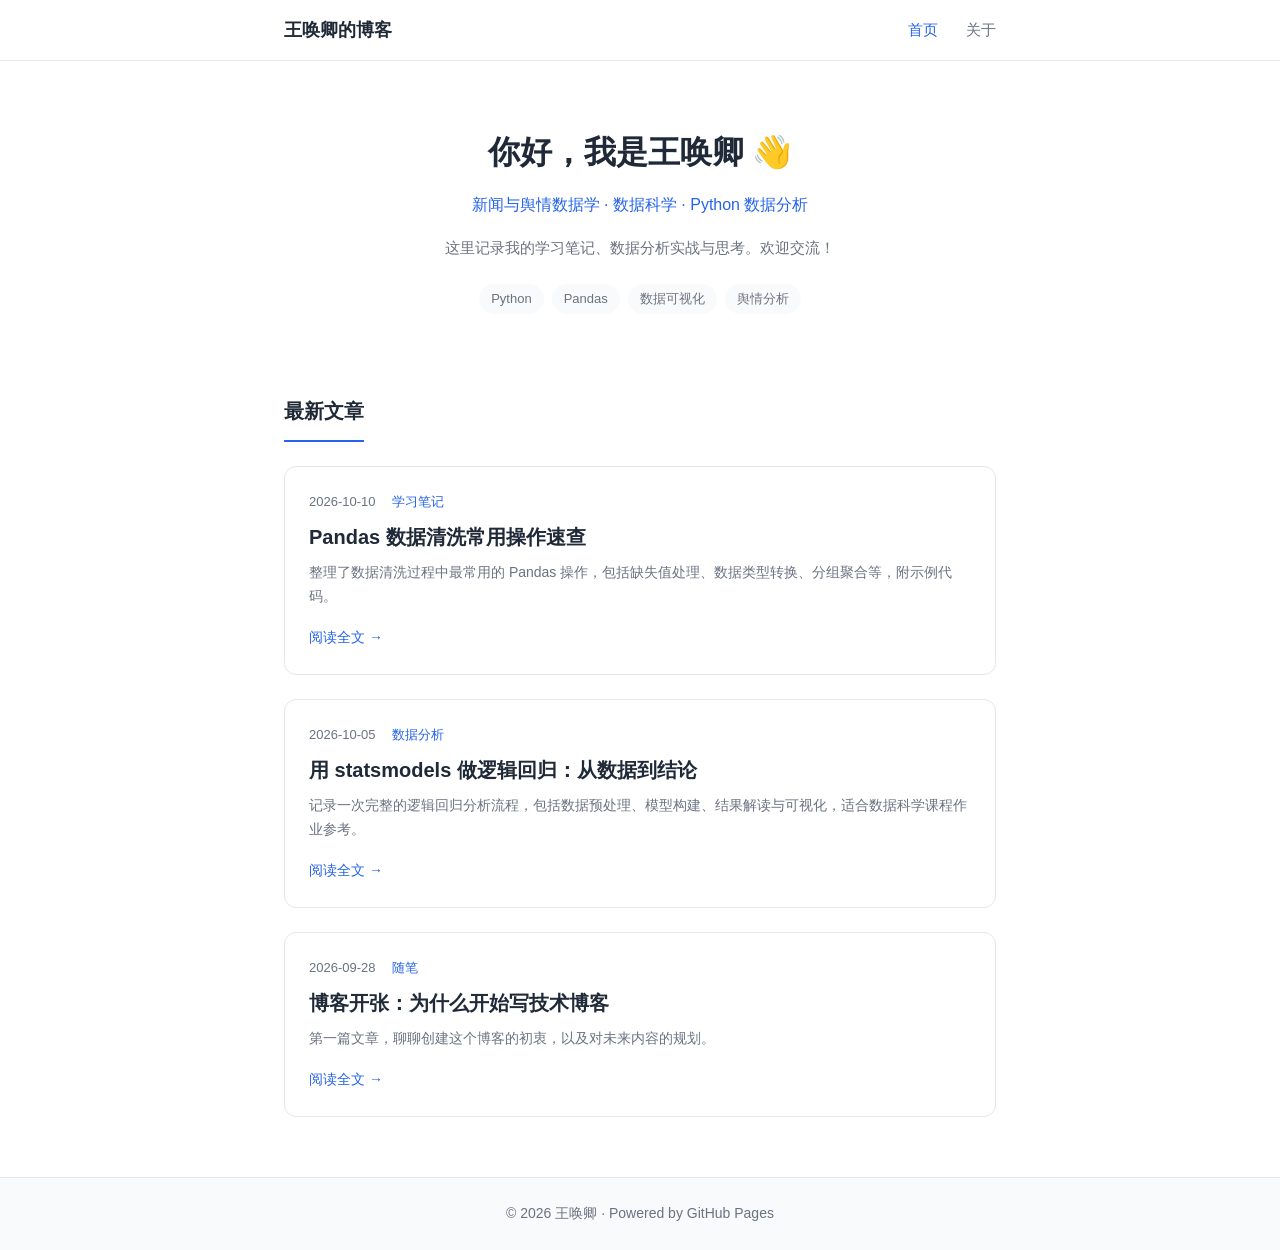
==== index.html @ e24d5585 "init: 创建个人博客" ====
<!DOCTYPE html>
<html lang="zh-CN">
<head>
    <meta charset="UTF-8">
    <meta name="viewport" content="width=device-width, initial-scale=1.0">
    <title>王唤卿的博客 | 新闻与舆情数据学</title>
    <link rel="stylesheet" href="style.css">
</head>
<body>
    <header class="site-header">
        <div class="container">
            <a href="index.html" class="site-title">王唤卿的博客</a>
            <nav class="site-nav">
                <a href="index.html" class="active">首页</a>
                <a href="about.html">关于</a>
            </nav>
        </div>
    </header>

    <main class="container">
        <section class="hero">
            <h1>你好，我是王唤卿 👋</h1>
            <p class="hero-subtitle">新闻与舆情数据学 · 数据科学 · Python 数据分析</p>
            <p class="hero-desc">这里记录我的学习笔记、数据分析实战与思考。欢迎交流！</p>
            <div class="hero-tags">
                <span class="tag">Python</span>
                <span class="tag">Pandas</span>
                <span class="tag">数据可视化</span>
                <span class="tag">舆情分析</span>
            </div>
        </section>

        <section class="posts">
            <h2 class="section-title">最新文章</h2>
            <div class="post-list">

                <article class="post-card">
                    <div class="post-meta">
                        <span class="post-date">2026-10-10</span>
                        <span class="post-category">学习笔记</span>
                    </div>
                    <h3 class="post-title"><a href="posts/pandas-cheatsheet.html">Pandas 数据清洗常用操作速查</a></h3>
                    <p class="post-excerpt">整理了数据清洗过程中最常用的 Pandas 操作，包括缺失值处理、数据类型转换、分组聚合等，附示例代码。</p>
                    <a href="posts/pandas-cheatsheet.html" class="read-more">阅读全文 →</a>
                </article>

                <article class="post-card">
                    <div class="post-meta">
                        <span class="post-date">2026-10-05</span>
                        <span class="post-category">数据分析</span>
                    </div>
                    <h3 class="post-title"><a href="posts/logistic-regression.html">用 statsmodels 做逻辑回归：从数据到结论</a></h3>
                    <p class="post-excerpt">记录一次完整的逻辑回归分析流程，包括数据预处理、模型构建、结果解读与可视化，适合数据科学课程作业参考。</p>
                    <a href="posts/logistic-regression.html" class="read-more">阅读全文 →</a>
                </article>

                <article class="post-card">
                    <div class="post-meta">
                        <span class="post-date">2026-09-28</span>
                        <span class="post-category">随笔</span>
                    </div>
                    <h3 class="post-title"><a href="posts/hello-world.html">博客开张：为什么开始写技术博客</a></h3>
                    <p class="post-excerpt">第一篇文章，聊聊创建这个博客的初衷，以及对未来内容的规划。</p>
                    <a href="posts/hello-world.html" class="read-more">阅读全文 →</a>
                </article>

            </div>
        </section>
    </main>

    <footer class="site-footer">
        <div class="container">
            <p>&copy; 2026 王唤卿 · Powered by GitHub Pages</p>
        </div>
    </footer>
</body>
</html>
---- style.css ----
/* ===== 全局样式 ===== */
* {
    margin: 0;
    padding: 0;
    box-sizing: border-box;
}

:root {
    --primary: #2563eb;
    --primary-dark: #1d4ed8;
    --text: #1f2937;
    --text-light: #6b7280;
    --bg: #ffffff;
    --bg-gray: #f9fafb;
    --border: #e5e7eb;
    --code-bg: #f3f4f6;
}

body {
    font-family: -apple-system, BlinkMacSystemFont, "Segoe UI", "PingFang SC",
        "Hiragino Sans GB", "Microsoft YaHei", sans-serif;
    color: var(--text);
    background-color: var(--bg);
    line-height: 1.7;
    font-size: 16px;
}

.container {
    max-width: 760px;
    margin: 0 auto;
    padding: 0 24px;
}

a {
    color: var(--primary);
    text-decoration: none;
    transition: color 0.2s;
}

a:hover {
    color: var(--primary-dark);
}

/* ===== 头部导航 ===== */
.site-header {
    border-bottom: 1px solid var(--border);
    background: var(--bg);
    position: sticky;
    top: 0;
    z-index: 100;
    backdrop-filter: blur(8px);
    background: rgba(255, 255, 255, 0.85);
}

.site-header .container {
    display: flex;
    justify-content: space-between;
    align-items: center;
    height: 60px;
}

.site-title {
    font-size: 18px;
    font-weight: 700;
    color: var(--text);
}

.site-nav a {
    margin-left: 24px;
    color: var(--text-light);
    font-size: 15px;
}

.site-nav a:hover,
.site-nav a.active {
    color: var(--primary);
}

/* ===== Hero 区 ===== */
.hero {
    padding: 64px 0 40px;
    text-align: center;
}

.hero h1 {
    font-size: 32px;
    margin-bottom: 12px;
    font-weight: 700;
}

.hero-subtitle {
    color: var(--primary);
    font-size: 16px;
    margin-bottom: 16px;
    font-weight: 500;
}

.hero-desc {
    color: var(--text-light);
    font-size: 15px;
    margin-bottom: 24px;
}

.hero-tags {
    display: flex;
    justify-content: center;
    gap: 8px;
    flex-wrap: wrap;
}

.tag {
    background: var(--bg-gray);
    color: var(--text-light);
    padding: 4px 12px;
    border-radius: 16px;
    font-size: 13px;
}

/* ===== 文章列表 ===== */
.section-title {
    font-size: 20px;
    font-weight: 700;
    margin: 40px 0 24px;
    padding-bottom: 12px;
    border-bottom: 2px solid var(--primary);
    display: inline-block;
}

.post-list {
    display: flex;
    flex-direction: column;
    gap: 24px;
    padding-bottom: 60px;
}

.post-card {
    border: 1px solid var(--border);
    border-radius: 12px;
    padding: 24px;
    transition: all 0.2s;
    background: var(--bg);
}

.post-card:hover {
    border-color: var(--primary);
    box-shadow: 0 4px 16px rgba(37, 99, 235, 0.08);
    transform: translateY(-2px);
}

.post-meta {
    display: flex;
    gap: 16px;
    font-size: 13px;
    color: var(--text-light);
    margin-bottom: 10px;
}

.post-category {
    color: var(--primary);
    font-weight: 500;
}

.post-title {
    font-size: 20px;
    margin-bottom: 10px;
    line-height: 1.4;
}

.post-title a {
    color: var(--text);
}

.post-title a:hover {
    color: var(--primary);
}

.post-excerpt {
    color: var(--text-light);
    font-size: 14px;
    margin-bottom: 14px;
}

.read-more {
    font-size: 14px;
    font-weight: 500;
}

/* ===== 文章正文页 ===== */
.article {
    padding: 48px 0 80px;
}

.article-header {
    margin-bottom: 32px;
    padding-bottom: 24px;
    border-bottom: 1px solid var(--border);
}

.article-title {
    font-size: 30px;
    line-height: 1.3;
    margin-bottom: 16px;
    font-weight: 700;
}

.article-meta {
    color: var(--text-light);
    font-size: 14px;
    display: flex;
    gap: 16px;
}

.article-content {
    font-size: 16px;
    line-height: 1.8;
}

.article-content h2 {
    font-size: 22px;
    margin: 36px 0 16px;
    padding-bottom: 8px;
    border-bottom: 1px solid var(--border);
}

.article-content h3 {
    font-size: 18px;
    margin: 28px 0 12px;
}

.article-content p {
    margin-bottom: 18px;
}

.article-content ul,
.article-content ol {
    margin: 0 0 18px 24px;
}

.article-content li {
    margin-bottom: 8px;
}

.article-content blockquote {
    border-left: 4px solid var(--primary);
    padding: 8px 16px;
    margin: 18px 0;
    background: var(--bg-gray);
    color: var(--text-light);
    border-radius: 0 8px 8px 0;
}

.article-content code {
    background: var(--code-bg);
    padding: 2px 6px;
    border-radius: 4px;
    font-size: 14px;
    font-family: "SFMono-Regular", Consolas, "Liberation Mono", Menlo, monospace;
}

.article-content pre {
    background: #1e293b;
    color: #e2e8f0;
    padding: 18px;
    border-radius: 8px;
    overflow-x: auto;
    margin: 18px 0;
    font-size: 14px;
    line-height: 1.6;
}

.article-content pre code {
    background: none;
    padding: 0;
    color: inherit;
}

.article-content table {
    border-collapse: collapse;
    width: 100%;
    margin: 18px 0;
}

.article-content th,
.article-content td {
    border: 1px solid var(--border);
    padding: 10px 14px;
    text-align: left;
}

.article-content th {
    background: var(--bg-gray);
    font-weight: 600;
}

/* ===== 关于页 ===== */
.about-page {
    padding: 48px 0 80px;
}

.about-page h1 {
    font-size: 30px;
    margin-bottom: 24px;
}

.about-section {
    margin-bottom: 36px;
}

.about-section h2 {
    font-size: 20px;
    margin-bottom: 14px;
    color: var(--primary);
}

.about-section p,
.about-section li {
    color: var(--text);
    line-height: 1.8;
}

.about-section ul {
    margin-left: 24px;
}

/* ===== 页脚 ===== */
.site-footer {
    border-top: 1px solid var(--border);
    padding: 24px 0;
    text-align: center;
    color: var(--text-light);
    font-size: 14px;
    background: var(--bg-gray);
}

/* ===== 响应式 ===== */
@media (max-width: 600px) {
    .hero h1 {
        font-size: 26px;
    }

    .post-title {
        font-size: 18px;
    }

    .article-title {
        font-size: 24px;
    }

    .site-nav a {
        margin-left: 16px;
    }
}
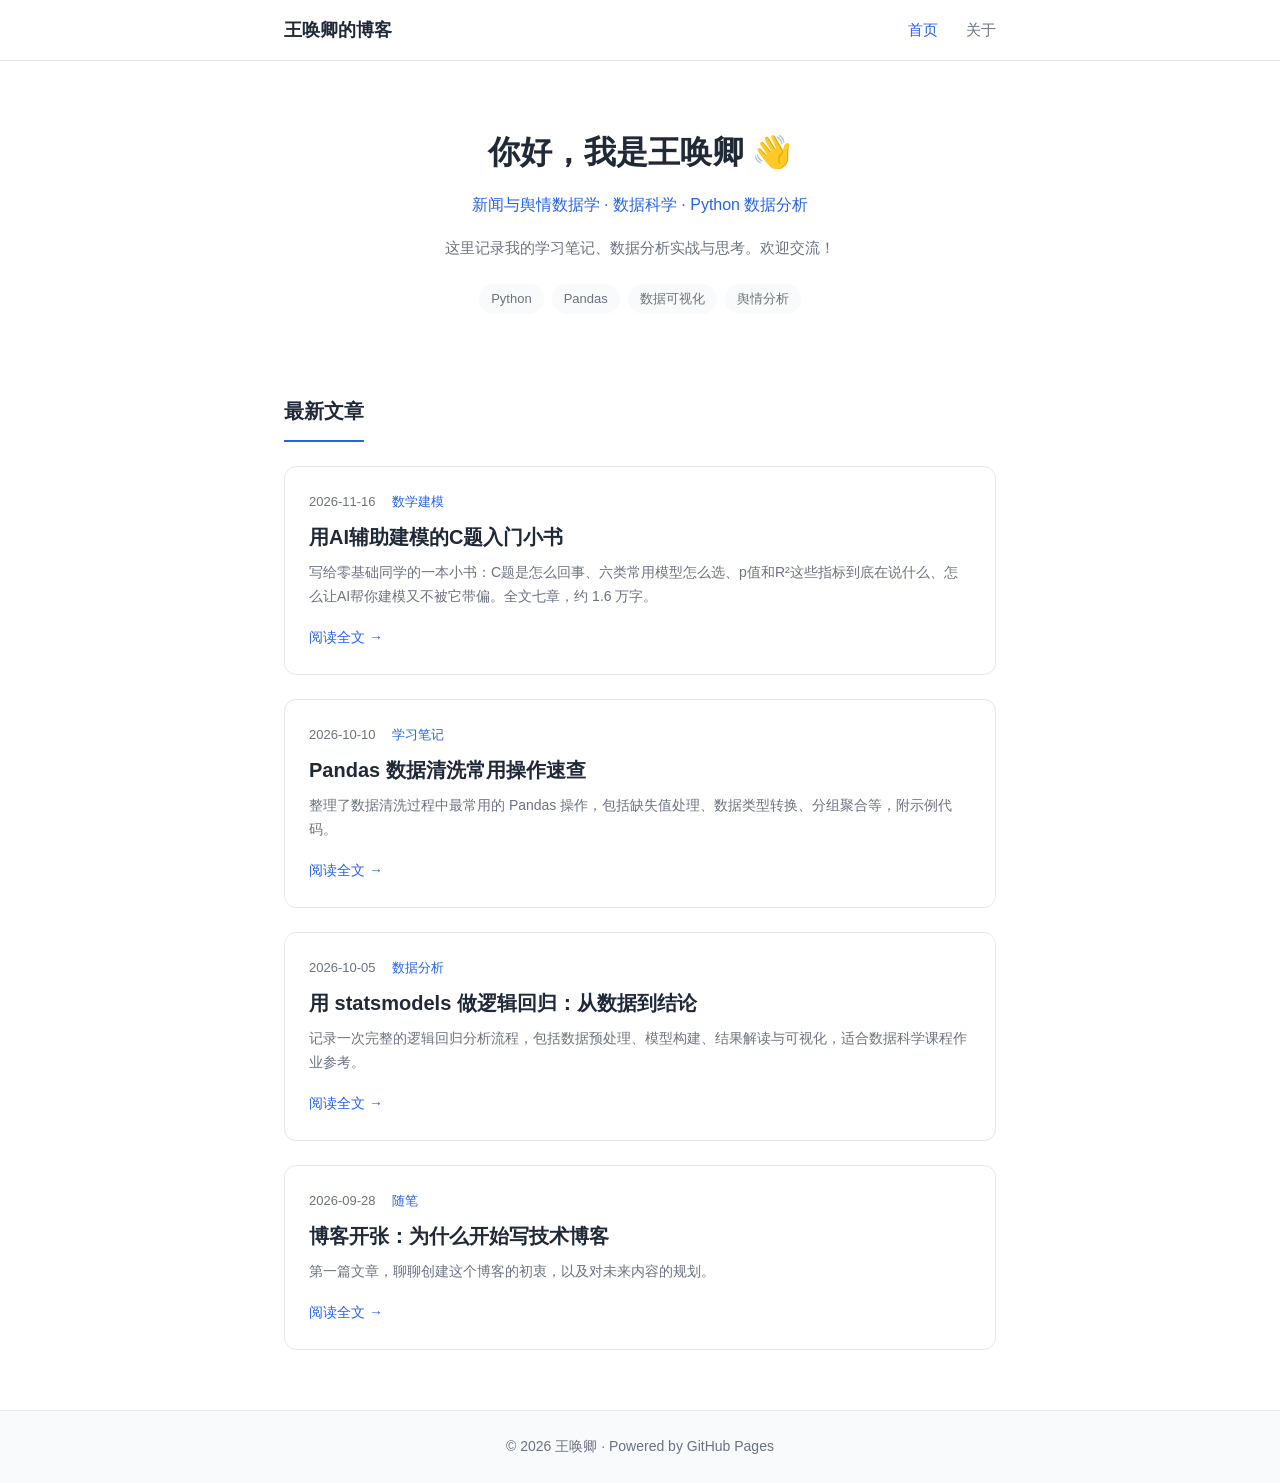
==== commit 14a2f15c: "feat: 新增《用AI辅助建模的C题入门小书》HTML版并在首页加入口" ====
--- a/index.html
+++ b/index.html
@@ -33,6 +33,16 @@
         <section class="posts">
             <h2 class="section-title">最新文章</h2>
             <div class="post-list">
+
+                <article class="post-card">
+                    <div class="post-meta">
+                        <span class="post-date">2026-11-16</span>
+                        <span class="post-category">数学建模</span>
+                    </div>
+                    <h3 class="post-title"><a href="posts/ai-modeling-c-intro.html">用AI辅助建模的C题入门小书</a></h3>
+                    <p class="post-excerpt">写给零基础同学的一本小书：C题是怎么回事、六类常用模型怎么选、p值和R²这些指标到底在说什么、怎么让AI帮你建模又不被它带偏。全文七章，约 1.6 万字。</p>
+                    <a href="posts/ai-modeling-c-intro.html" class="read-more">阅读全文 →</a>
+                </article>
 
                 <article class="post-card">
                     <div class="post-meta">
@@ -75,3 +85,4 @@
     </footer>
 </body>
 </html>
+
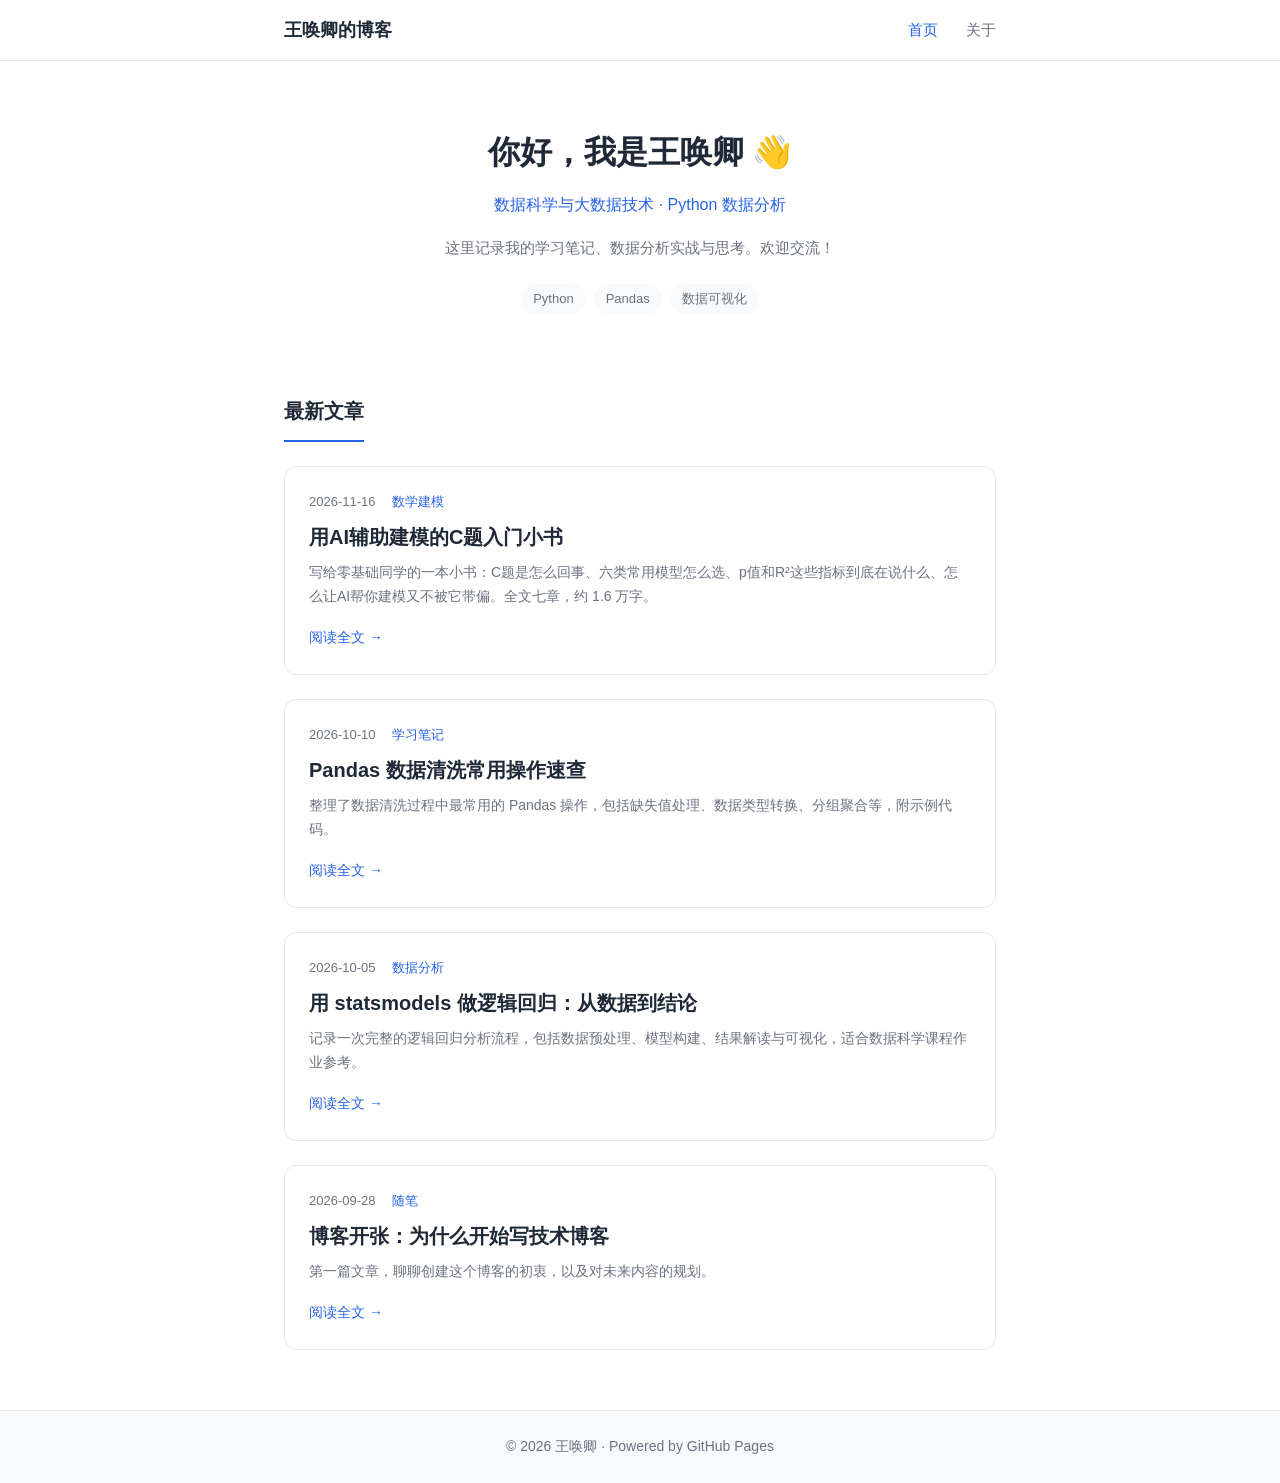
==== commit 53817be0: "fix: 专业更正为数据科学与大数据技术，清理新闻与舆情相关表述" ====
--- a/index.html
+++ b/index.html
@@ -3,7 +3,7 @@
 <head>
     <meta charset="UTF-8">
     <meta name="viewport" content="width=device-width, initial-scale=1.0">
-    <title>王唤卿的博客 | 新闻与舆情数据学</title>
+    <title>王唤卿的博客 | 数据科学与大数据技术</title>
     <link rel="stylesheet" href="style.css">
 </head>
 <body>
@@ -20,13 +20,12 @@
     <main class="container">
         <section class="hero">
             <h1>你好，我是王唤卿 👋</h1>
-            <p class="hero-subtitle">新闻与舆情数据学 · 数据科学 · Python 数据分析</p>
+            <p class="hero-subtitle">数据科学与大数据技术 · Python 数据分析</p>
             <p class="hero-desc">这里记录我的学习笔记、数据分析实战与思考。欢迎交流！</p>
             <div class="hero-tags">
                 <span class="tag">Python</span>
                 <span class="tag">Pandas</span>
                 <span class="tag">数据可视化</span>
-                <span class="tag">舆情分析</span>
             </div>
         </section>
 
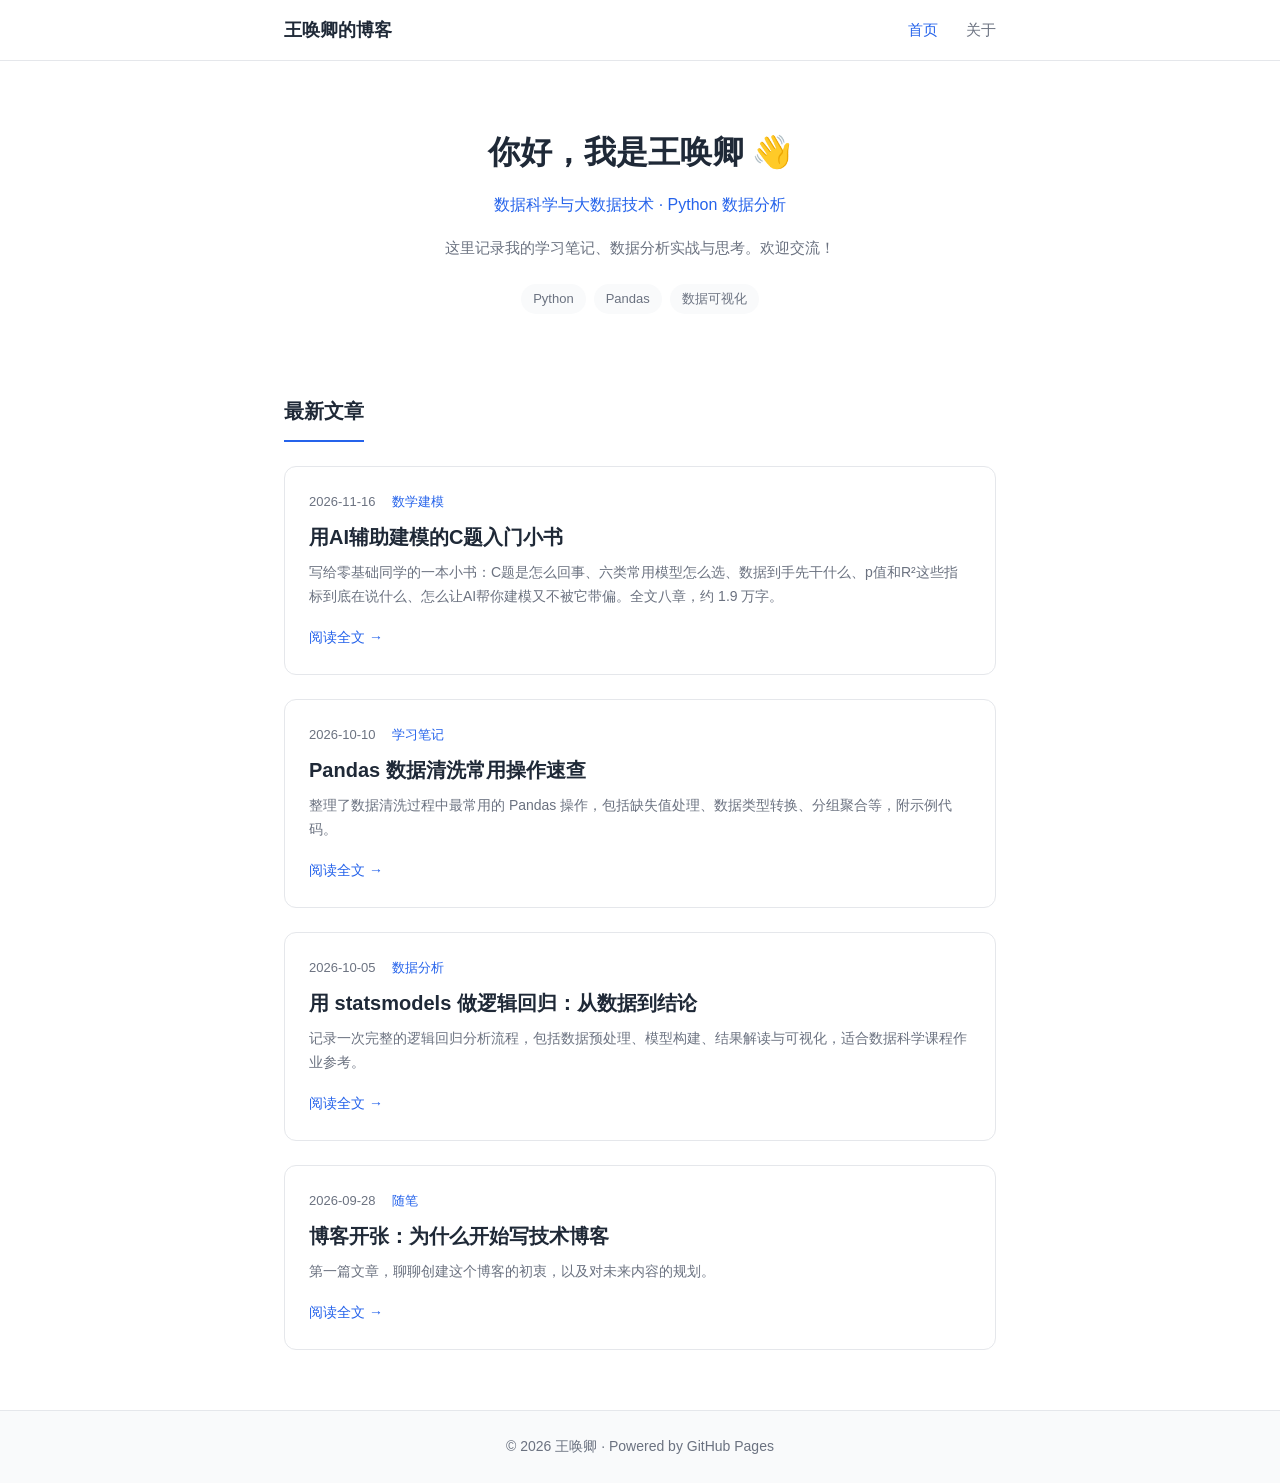
==== commit e9a9ab8d: "feat: 新增第三章数据处理，全书扩为八章并同步HTML" ====
--- a/index.html
+++ b/index.html
@@ -39,7 +39,7 @@
                         <span class="post-category">数学建模</span>
                     </div>
                     <h3 class="post-title"><a href="posts/ai-modeling-c-intro.html">用AI辅助建模的C题入门小书</a></h3>
-                    <p class="post-excerpt">写给零基础同学的一本小书：C题是怎么回事、六类常用模型怎么选、p值和R²这些指标到底在说什么、怎么让AI帮你建模又不被它带偏。全文七章，约 1.6 万字。</p>
+                    <p class="post-excerpt">写给零基础同学的一本小书：C题是怎么回事、六类常用模型怎么选、数据到手先干什么、p值和R²这些指标到底在说什么、怎么让AI帮你建模又不被它带偏。全文八章，约 1.9 万字。</p>
                     <a href="posts/ai-modeling-c-intro.html" class="read-more">阅读全文 →</a>
                 </article>
 
